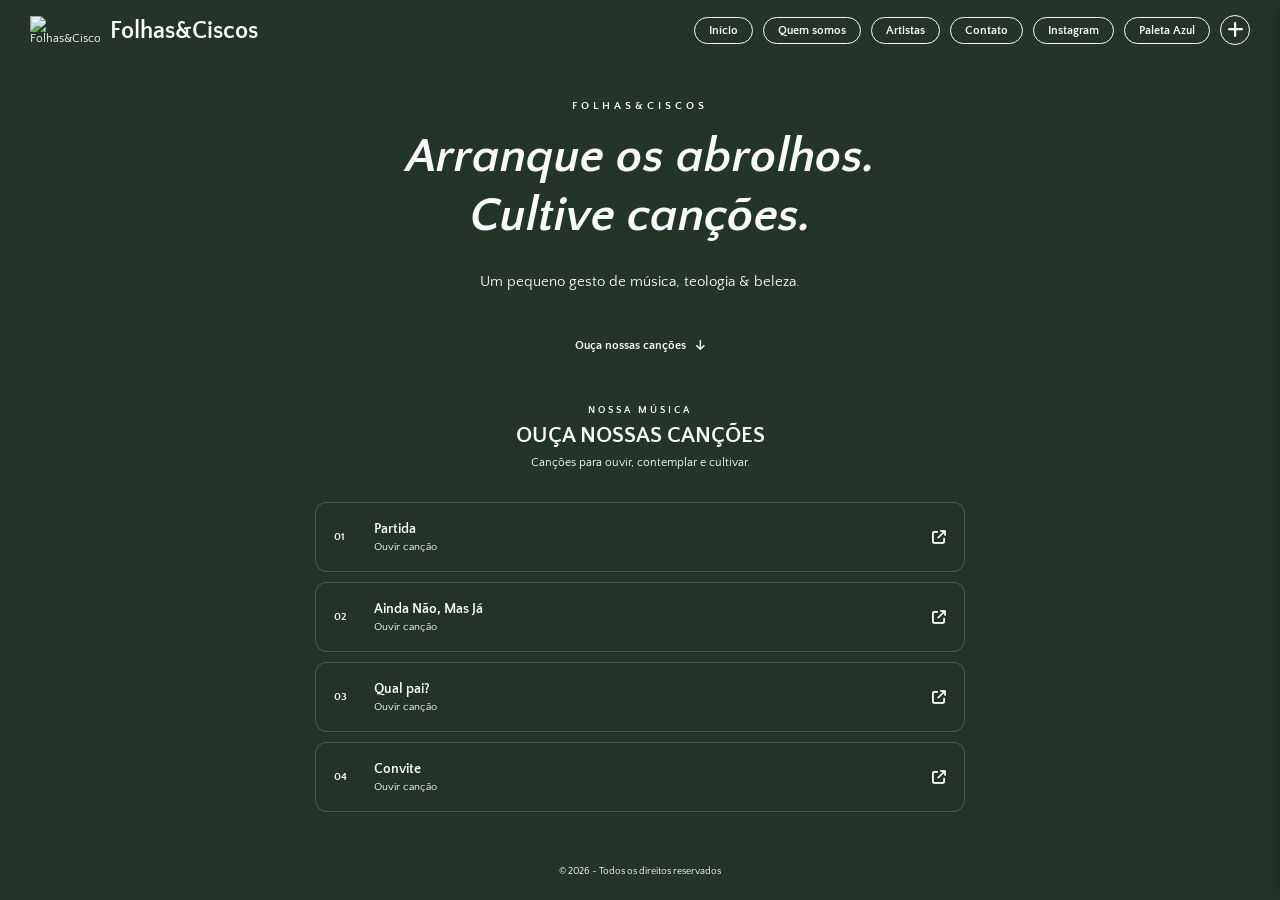
==== index.html @ 597d4625 "Add files via upload Site Folhas&Ciscos" ====
<!DOCTYPE html>
<html lang="pt-BR">

<head>

    <meta charset="UTF-8">

    <meta
        name="viewport"
        content="width=device-width, initial-scale=1.0"
    >

    <title>Folhas&Ciscos</title>


    <!-- ================= CSS ================= -->

    <link rel="stylesheet" href="style.css">


    <!-- ================= FONTES ================= -->

    <link rel="preconnect" href="https://fonts.googleapis.com">

    <link
        rel="preconnect"
        href="https://fonts.gstatic.com"
        crossorigin
    >

    <link
        href="https://fonts.googleapis.com/css2?family=Edu+NSW+ACT+Cursive:wght@400..700&family=Quattrocento+Sans:ital,wght@0,400;0,700;1,400;1,700&display=swap"
        rel="stylesheet"
    >


    <!-- ================= ÍCONES ================= -->

    <link
        rel="stylesheet"
        href="https://cdnjs.cloudflare.com/ajax/libs/font-awesome/6.5.1/css/all.min.css"
    >


    <!-- ================= JAVASCRIPT ================= -->

    <script src="script.js"></script>

</head>


<body>


    <!-- =========================================================
         CABEÇALHO
         ========================================================= -->

    <header>


        <!-- ================= MARCA ================= -->

        <div class="marca">

            <img
                class="logo"
                src="Images/FecLogo.png"
                alt="Folhas&Ciscos"
            >

            <div class="titulo">

                <h1>
                    Folhas&Ciscos
                </h1>

            </div>

        </div>


        <!-- =====================================================
             NAVEGAÇÃO DESKTOP
             ===================================================== -->

        <nav class="links-redes">


            <a
                class="btn-pages"
                href="index.html"
            >
                Início
            </a>


            <a
                class="btn-pages"
                href="quemSomos.html"
            >
                Quem somos
            </a>


            <a
                class="btn-pages"
                href="Artistas.html"
            >
                Artistas
            </a>


            <a
                class="btn-pages"
                href="perfil.html"
            >
                Contato
            </a>


            <a
                class="btn-pages"
                href="https://instagram.com/folhaseciscos/"
                target="_blank"
                rel="noopener noreferrer"
            >
                Instagram
            </a>


            <a
                class="btn-pages"
                href="paletaAzul.html"
            >
                Paleta Azul
            </a>


            <!-- Botão + -->

            <button
                id="btnMais"
                class="btn-mais"
                aria-label="Abrir mais opções"
            >

                <i class="fa-solid fa-plus"></i>

            </button>


        </nav>


        <!-- =====================================================
             BOTÃO MENU MOBILE
             ===================================================== -->

        <button
            id="btnMenu"
            class="btn-menu"
            aria-label="Abrir menu"
        >

            <i class="fa-solid fa-bars"></i>

        </button>


        <!-- =====================================================
             SIDEBAR
             ===================================================== -->

        <aside
            id="sidebar"
            class="sidebar"
        >


            <!-- Botão fechar -->

            <button
                id="btnFechar"
                class="btn-fechar"
                aria-label="Fechar menu"
            >

                <i class="fa-solid fa-xmark"></i>

            </button>


            <h2>
                Menu
            </h2>


            <!-- Links principais -->

            <nav class="menu-lateral">


                <a href="index.html">
                    Início
                </a>


                <a href="quemSomos.html">
                    Quem somos
                </a>


                <a href="Artistas.html">
                    Artistas
                </a>


                <a href="perfil.html">
                    Contato
                </a>


                <a
                    href="https://instagram.com/folhaseciscos/"
                    target="_blank"
                    rel="noopener noreferrer"
                >
                    Instagram
                </a>


                <a href="paletaAzul.html">
                    Paleta Azul
                </a>


                <hr>


                <h3>
                    Mais opções
                </h3>


                <a href="#">
                    Projetos
                </a>


                <a href="#">
                    Discografia
                </a>


            </nav>


        </aside>


        <!-- =====================================================
             FUNDO ESCURO
             ===================================================== -->

        <div
            id="overlay"
            class="overlay"
        ></div>


    </header>



    <!-- =========================================================
         DESTAQUE
         ========================================================= -->

   <section class="subtexto">

    <div class="hero-conteudo">

        <span class="hero-eyebrow">
            FOLHAS&CISCOS
        </span>

        <h2>
            Arranque os abrolhos.
        </h2>

        <h2>
            Cultive canções.
        </h2>

        <p class="hero-descricao">
            Um pequeno gesto de música, teologia & beleza.
        </p>

        <a
            href="#musicas"
            class="btn-hero"
        >
            Ouça nossas canções
            <i class="fa-solid fa-arrow-down"></i>
        </a>

    </div>

</section>




    <!-- =========================================================
         CONTEÚDO PRINCIPAL
         ========================================================= -->


            <div class="musicas-conteudo">

    <div class="titulo-musicas">

        <span>
            NOSSA MÚSICA
        </span>

        <h3>
            Ouça nossas canções
        </h3>

        <p>
            Canções para ouvir, contemplar e cultivar.
        </p>

    </div>


    <div class="lista-musicas">


        <a
            class="card-musica"
            href="https://l.instagram.com/?u=https%3A%2F%2Fditto.fm%2Fpartida-hailton-costa"
            target="_blank"
            rel="noopener noreferrer"
        >

            <div class="numero-musica">
                01
            </div>

            <div class="info-musica">

                <strong>
                    Partida
                </strong>

                <span>
                    Ouvir canção
                </span>

            </div>

            <i class="fa-solid fa-arrow-up-right-from-square"></i>

        </a>


        <a
            class="card-musica"
            href="https://l.instagram.com/?u=https%3A%2F%2Fditto.fm%2Fpartida-hailton-costa"
            target="_blank"
            rel="noopener noreferrer"
        >

            <div class="numero-musica">
                02
            </div>

            <div class="info-musica">

                <strong>
                    Ainda Não, Mas Já
                </strong>

                <span>
                    Ouvir canção
                </span>

            </div>

            <i class="fa-solid fa-arrow-up-right-from-square"></i>

        </a>


        <a
            class="card-musica"
            href="https://l.instagram.com/?u=https%3A%2F%2Fditto.fm%2Fpartida-hailton-costa"
            target="_blank"
            rel="noopener noreferrer"
        >

            <div class="numero-musica">
                03
            </div>

            <div class="info-musica">

                <strong>
                    Qual pai?
                </strong>

                <span>
                    Ouvir canção
                </span>

            </div>

            <i class="fa-solid fa-arrow-up-right-from-square"></i>

        </a>


        <a
            class="card-musica"
            href="https://l.instagram.com/?u=https%3A%2F%2Fditto.fm%2Fpartida-hailton-costa"
            target="_blank"
            rel="noopener noreferrer"
        >

            <div class="numero-musica">
                04
            </div>

            <div class="info-musica">

                <strong>
                    Convite
                </strong>

                <span>
                    Ouvir canção
                </span>

            </div>

            <i class="fa-solid fa-arrow-up-right-from-square"></i>

        </a>


    </div>

</div>


        </div>

    </main>



    <!-- =========================================================
         RODAPÉ
         ========================================================= -->

    <footer>

        <p>
            &copy; 2026 - Todos os direitos reservados
        </p>

    </footer>


</body>

</html>
---- style.css ----
/* ==========================================================================
   1. RESET E CONFIGURAÇÕES GLOBAIS
   ========================================================================== */

* {
    box-sizing: border-box;
    margin: 0;
    padding: 0;
}


:root {

    /* Identidade */

    --cor-floresta: #233529;
    --cor-musgo: #4a9e82;
    --cor-folha: #659b89;
    --cor-terra: #b45b32;

    /* Textos */

    --cor-branco: #fafafa;
    --cor-cinza-claro: #e0e0e0;
    --cor-cinza: #cccccc;
    --cor-cinza-escuro: #aaaaaa;

    /* Sidebar */

    --cor-papel: #f5f1e8;
    --cor-texto-escuro: #333333;

    /* Elementos */

    --cor-overlay: rgba(13, 14, 14, 0.404);
}


html,
body {
    min-height: 100vh;

    font-family: "Quattrocento Sans", sans-serif;

    font-size: 85%;

    color: var(--cor-branco);

    background-color: var(--cor-floresta);
}


body {

    background-image: url();

    background-size: contain;

    background-position: top;

    background-repeat: no-repeat;
}


/* ==========================================================================
   2. ESTRUTURA
   ========================================================================== */

body {

    display: grid;

    grid-template-columns: 1fr;

    grid-template-rows:
        auto
        auto
        1fr
        auto;

    grid-template-areas:
        "cabecalho"
        "destaque"
        "principal"
        "rodape";
}


header {
    grid-area: cabecalho;
}


.subtexto {
    grid-area: destaque;
}


main {
    grid-area: principal;
}


footer {
    grid-area: rodape;
}


/* ==========================================================================
   3. TIPOGRAFIA
   ========================================================================== */

h1 {

    font-weight: 800;

    color: var(--cor-branco);
}


h2 {

    font-weight: bold;

    font-style: italic;

    font-size: 19px;

    color: var(--cor-branco);
}


h3 {

    font-weight: 700;

    margin-top: 15px;

    color: var(--cor-branco);
}


p {

    margin: 8px 0;

    color: var(--cor-branco);
}


/* ==========================================================================
   4. CABEÇALHO
   ========================================================================== */

header {

    display: flex;

    flex-direction: row;

    justify-content: space-between;

    align-items: center;

    text-align: center;

    flex-wrap: wrap;

    gap: 15px;

    width: 100%;

    padding: 15px 30px;
}


/* Marca */

.marca {

    display: flex;

    align-items: center;

    gap: 10px;
}


header .logo {

    width: 70px;
}


header .titulo h1 {

    font-size: 1.8rem;

    margin: 0;
}


/* ==========================================================================
   5. MENU DESKTOP
   ========================================================================== */

header nav.links-redes {

    display: flex;

    flex-wrap: wrap;

    justify-content: center;

    align-items: center;

    gap: 10px;
}


/* Botões */

.btn-pages {

    display: inline-block;

    padding: 6px 14px;

    background-color: transparent;

    color: var(--cor-branco);

    font-weight: bold;

    text-decoration: none;

    border-radius: 20px;

    border: 1px solid var(--cor-branco);

    transition:
        background-color 0.3s,
        border-color 0.3s;
}


.btn-pages:hover {

    background-color: var(--cor-folha);

    border-color: var(--cor-folha)
}


/* ==========================================================================
   6. BOTÃO +
   ========================================================================== */

.btn-mais {

    width: 30px;

    height: 30px;

    border: 1px solid var(--cor-branco);

    border-radius: 50%;

    background-color: transparent;

    color: var(--cor-branco);

    font-size: 18px;

    cursor: pointer;

    display: flex;

    align-items: center;

    justify-content: center;

    transition: 0.3s;
}


.btn-mais:hover {

    background-color: var(--cor-folha);

    border-color: var(--cor-folha);

    transform: rotate(90deg);
}


/* ==========================================================================
   7. BOTÃO HAMBÚRGUER
   ========================================================================== */

.btn-menu {

    display: none;

    width: 40px;

    height: 40px;

    border: 1px solid var(--cor-branco);

    border-radius: 50%;

    background-color: transparent;

    color: var(--cor-branco);

    font-size: 20px;

    cursor: pointer;

    align-items: center;

    justify-content: center;

    transition: 0.3s;
}


.btn-menu:hover {

    background-color: var(--cor-folha);

    border-color: var(--cor-folha);
}


/* ==========================================================================
   8. DESTAQUE
   ========================================================================== */

.subtexto {

    display: flex;

    flex-direction: column;

    align-items: center;

    text-align: center;

    padding: 40px 20px;
}


/* ==========================================================================
   9. CONTEÚDO PRINCIPAL
   ========================================================================== */

main {

    display: flex;

    flex-direction: column;

    align-items: center;

    justify-content: flex-start;

    width: 100%;

    padding: 20px;

    gap: 30px;
}


.container {

    display: flex;

    flex-direction: column;

    align-items: center;

    text-align: center;

    max-width: 500px;

    width: 100%;

    gap: 20px;

    padding: 20px;
}


/* ==========================================================================
   10. BOTÕES DAS CANÇÕES
   ========================================================================== */

.btn-presave {

    display: inline-block;

    padding: 12px 24px;

    margin-top: 10px;

    background-color: var(--cor-terra);

    color: var(--cor-branco);

    font-weight: bold;

    text-decoration: none;

    border-radius: 25px;

    transition:
        background-color 0.3s ease,
        transform 0.3s ease;
}


.btn-presave:hover {

    background-color: var(--cor-folha);

    transform: translateY(-2px);
}


/* ==========================================================================
   11. SIDEBAR
   ========================================================================== */

.sidebar {

    position: fixed;

    top: 0;

    right: 0;

    width: 300px;

    height: 100vh;

    background-color: var(--cor-papel);

    padding: 30px;

    z-index: 1001;

    transform: translateX(100%);

    transition:
        transform 0.35s ease;

    box-shadow:
        -5px 0 20px rgba(0, 0, 0, 0.2);
}


.sidebar.aberta {

    transform: translateX(0);
}


/* ==========================================================================
   12. BOTÃO FECHAR
   ========================================================================== */

.btn-fechar {

    position: absolute;

    top: 20px;

    right: 20px;

    width: 40px;

    height: 40px;

    border: none;

    border-radius: 50%;

    background: transparent;

    font-size: 24px;

    cursor: pointer;

    color: #233529;
}


.btn-fechar:hover {

    background-color:
        rgba(0, 0, 0, 0.08);
}


/* ==========================================================================
   13. TÍTULO SIDEBAR
   ========================================================================== */

.sidebar h2 {

    margin-top: 60px;

    margin-bottom: 30px;

    font-family:
        "Quattrocento Sans",
        sans-serif;

    font-size: 20px;

    color: var(--cor-floresta);
}


.sidebar h3 {

    margin-top: 25px;

    margin-bottom: 10px;

    color: var(--cor-floresta);

    font-size: 16px;
}


/* ==========================================================================
   14. LINKS SIDEBAR
   ========================================================================== */

.menu-lateral {

    display: flex;

    flex-direction: column;

    gap: 15px;
}


.menu-lateral a {

    color: var(--cor-texto-escuro);

    text-decoration: none;

    font-family:
        "Quattrocento Sans",
        sans-serif;

    font-weight: bold;

    font-size: 18px;

    padding: 12px 10px;

    border-bottom:
        1px solid rgba(0, 0, 0, 0.15);

    transition:
        0.2s;
}


.menu-lateral a:hover {

    padding-left: 18px;

    color: var(--cor-folha);
}


/* Linha */

.menu-lateral hr {

    border: none;

    border-top:
        1px solid rgba(0, 0, 0, 0.5);

    margin: 10px 0;
}


/* ==========================================================================
   15. OVERLAY
   ========================================================================== */

.overlay {

    position: fixed;

    top: 0;

    left: 0;

    width: 100%;

    height: 100%;

    background:
        var(--overlay);

    z-index: 1000;

    opacity: 0;

    visibility: hidden;

    transition:
        0.3s;
}


.overlay.ativo {

    opacity: 1;

    visibility: visible;
}


/* ==========================================================================
   16. RODAPÉ
   ========================================================================== */

footer {

    text-align: center;

    padding: 15px;

    font-size: 90%;

    color: var(--cor-cinza-escuro);

    width: 100%;
}


/* ==========================================================================
   17. RESPONSIVIDADE
   ========================================================================== */

/* =========================================================
   TABLET / TELAS MENORES
   ========================================================= */

@media (max-width: 900px) {

    /*
       Esconde os botões principais
    */

    header nav.links-redes {

        display: none;
    }


    /*
       Mostra o botão hambúrguer
    */

    .btn-menu {

        display: flex;
    }


    /*
       Cabeçalho
    */

    header {

        padding: 15px 20px;
    }

}


/* =========================================================
   CELULAR
   ========================================================= */

@media (max-width: 600px) {

    header {

        padding: 12px 15px;
    }


    header .logo {

        width: 55px;
    }


    header .titulo h1 {

        font-size: 1.5rem;
    }


    .subtexto {

        padding: 30px 15px;
    }


    .sidebar {

        width: 280px;
    }

}

/* ==========================================================================
   HERO
   ========================================================================== */

.hero-conteudo {
    display: flex;
    flex-direction: column;
    align-items: center;
    text-align: center;

    max-width: 700px;

    margin: 0 auto;
}


/* Pequeno título acima */

.hero-eyebrow {
    margin-bottom: 15px;

    color: var(--verde-hover);

    font-size: 0.8rem;

    font-weight: bold;

    letter-spacing: 4px;

    opacity: 0;

    animation: heroAparecer 0.8s ease forwards;
}


/* Frases principais */

.hero-conteudo h2 {
    font-size: clamp(28px, 5vw, 48px);

    line-height: 1.15;

    margin: 2px 0;

    opacity: 0;

    transform: translateY(15px);

    animation: heroSubir 0.8s ease forwards;
}


/* Primeira frase */

.hero-conteudo h2:nth-of-type(1) {
    animation-delay: 0.15s;
}


/* Segunda frase */

.hero-conteudo h2:nth-of-type(2) {
    animation-delay: 0.3s;
}


/* Descrição */

.hero-descricao {
    max-width: 450px;

    margin-top: 25px;

    color: var(--cinza-texto);

    font-size: 1.1rem;

    line-height: 1.6;

    opacity: 0;

    transform: translateY(15px);

    animation: heroSubir 0.8s ease forwards;

    animation-delay: 0.45s;
}


/* Botão */

.btn-hero {
    display: inline-flex;

    align-items: center;

    gap: 10px;

    margin-top: 25px;

    padding: 12px 22px;

    border: 1px solid var(--verde-destaque);

    border-radius: 25px;

    color: var(--branco);

    text-decoration: none;

    font-weight: bold;

    background-color: transparent;

    opacity: 0;

    transform: translateY(15px);

    animation: heroSubir 0.8s ease forwards;

    animation-delay: 0.6s;

    transition:
        background-color 0.3s ease,
        transform 0.3s ease,
        border-color 0.3s ease;
}


.btn-hero:hover {
    background-color: var(--verde-destaque);

    border-color: var(--verde-destaque);

    transform: translateY(-3px);
}


.btn-hero i {
    transition: transform 0.3s ease;
}


.btn-hero:hover i {
    transform: translateY(3px);
}


/* ==========================================================================
   ANIMAÇÕES DO HERO
   ========================================================================== */

@keyframes heroAparecer {

    from {
        opacity: 0;
    }

    to {
        opacity: 1;
    }

}


@keyframes heroSubir {

    from {
        opacity: 0;

        transform: translateY(15px);
    }

    to {
        opacity: 1;

        transform: translateY(0);
    }

}

/* ==========================================================================
   SEÇÃO DE MÚSICAS
   ========================================================================== */

#musicas {
    scroll-margin-top: 30px;
}


.musicas-conteudo {
    width: 100%;

    max-width: 650px;

    margin: 0 auto;

    display: flex;

    flex-direction: column;

    align-items: center;
}


/* --------------------------------------------------------------------------
   TÍTULO
   -------------------------------------------------------------------------- */

.titulo-musicas {
    text-align: center;

    margin-bottom: 25px;
}


.titulo-musicas span {
    display: block;

    margin-bottom: 8px;

    color: var(--verde-destaque);

    font-size: 0.75rem;

    font-weight: bold;

    letter-spacing: 3px;
}


.titulo-musicas h3 {
    margin: 0;

    font-size: 1.6rem;

    text-transform: uppercase;
}


.titulo-musicas p {
    margin-top: 8px;

    color: var(--cinza-texto);
}


/* --------------------------------------------------------------------------
   LISTA
   -------------------------------------------------------------------------- */

.lista-musicas {
    width: 100%;

    display: flex;

    flex-direction: column;

    gap: 10px;
}


/* --------------------------------------------------------------------------
   CARD
   -------------------------------------------------------------------------- */

.card-musica {
    display: flex;

    align-items: center;

    width: 100%;

    min-height: 70px;

    padding: 12px 18px;

    border: 1px solid rgba(250, 250, 250, 0.18);

    border-radius: 12px;

    background-color: rgba(35, 53, 41, 0.35);

    color: var(--branco);

    text-decoration: none;

    transition:
        background-color 0.3s ease,
        border-color 0.3s ease,
        transform 0.3s ease;
}


.card-musica:hover {
    background-color: rgba(74, 158, 130, 0.18);

    border-color: var(--verde-destaque);

    transform: translateX(5px);
}


/* --------------------------------------------------------------------------
   NÚMERO
   -------------------------------------------------------------------------- */

.numero-musica {
    width: 40px;

    color: var(--cinza-footer);

    font-size: 0.8rem;

    font-weight: bold;
}


/* --------------------------------------------------------------------------
   INFORMAÇÕES
   -------------------------------------------------------------------------- */

.info-musica {
    display: flex;

    flex-direction: column;

    flex: 1;

    gap: 4px;
}


.info-musica strong {
    font-size: 1.05rem;

    color: var(--branco);
}


.info-musica span {
    color: var(--cinza-footer);

    font-size: 0.8rem;
}


/* --------------------------------------------------------------------------
   ÍCONE
   -------------------------------------------------------------------------- */

.card-musica > i {
    color: var(--cinza-claro);

    font-size: 14px;

    transition:
        color 0.3s ease,
        transform 0.3s ease;
}


.card-musica:hover > i {
    color: var(--verde-destaque);

    transform: translate(3px, -3px);
}


/* ==========================================================================
   RESPONSIVIDADE
   ========================================================================== */

@media (max-width: 600px) {

    .musicas-conteudo {
        width: 100%;
    }


    .card-musica {
        min-height: 65px;

        padding: 10px 14px;
    }


    .numero-musica {
        width: 32px;
    }


    .info-musica strong {
        font-size: 0.95rem;
    }

}
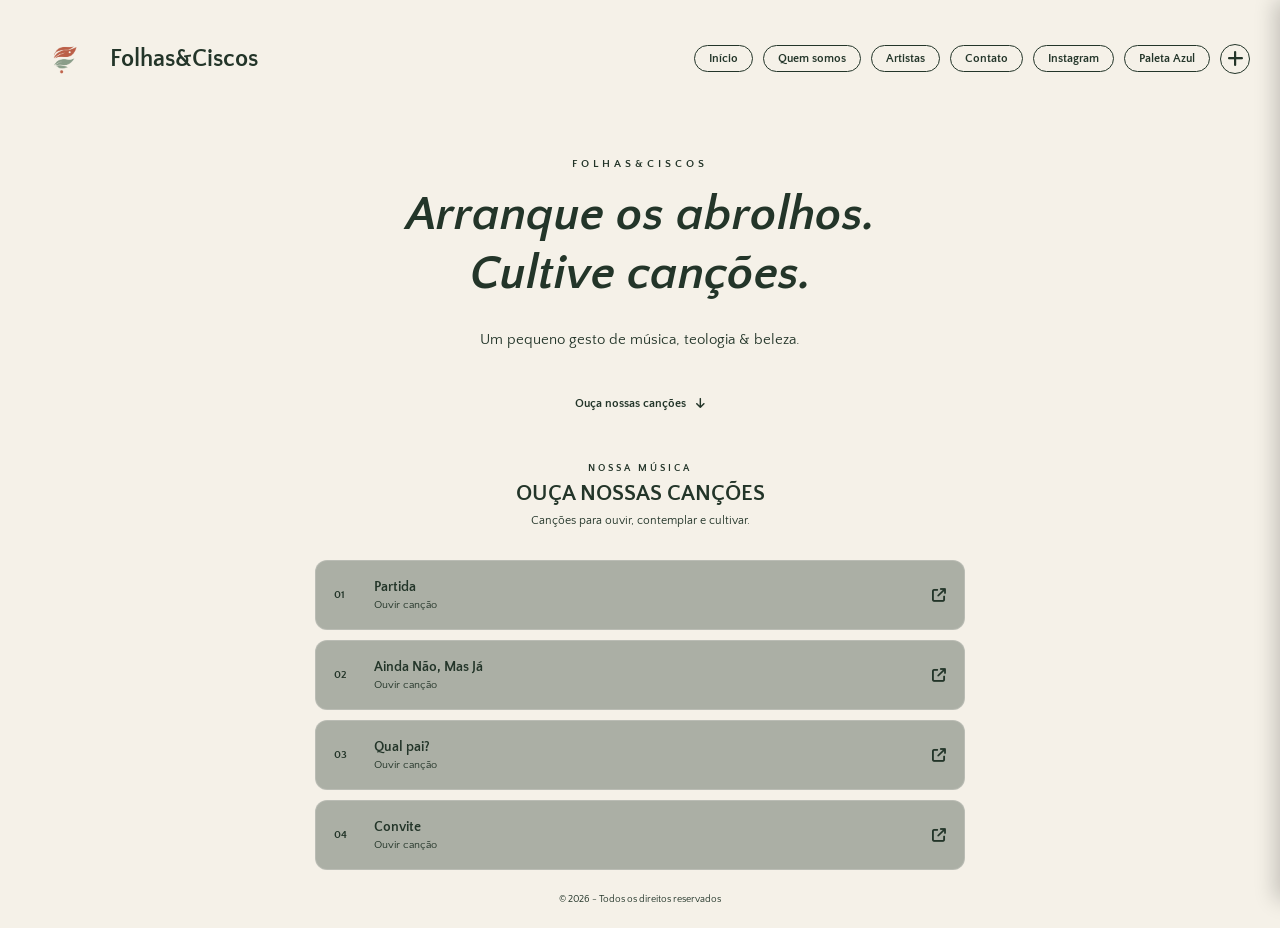
==== commit b55021fb: "Atualiza Folhas&Ciscos" ====
--- a/index.html
+++ b/index.html
@@ -65,7 +65,7 @@
 
             <img
                 class="logo"
-                src="Images/FecLogo.png"
+                src="FecLogo.png"
                 alt="Folhas&Ciscos"
             >
 
--- a/style.css
+++ b/style.css
@@ -44,9 +44,9 @@
 
     font-size: 85%;
 
-    color: var(--cor-branco);
-
-    background-color: var(--cor-floresta);
+    color: var(--cor-floresta);
+
+    background-color: var(--cor-papel);
 }
 
 
@@ -114,7 +114,7 @@
 
     font-weight: 800;
 
-    color: var(--cor-branco);
+    color: var(--cor-floresta);
 }
 
 
@@ -126,7 +126,7 @@
 
     font-size: 19px;
 
-    color: var(--cor-branco);
+    color: var(--cor-floresta);
 }
 
 
@@ -136,7 +136,7 @@
 
     margin-top: 15px;
 
-    color: var(--cor-branco);
+    color: var(--cor-floresta);
 }
 
 
@@ -144,7 +144,7 @@
 
     margin: 8px 0;
 
-    color: var(--cor-branco);
+    color: var(--cor-floresta);
 }
 
 
@@ -228,7 +228,7 @@
 
     background-color: transparent;
 
-    color: var(--cor-branco);
+    color: var(--cor-floresta);
 
     font-weight: bold;
 
@@ -236,7 +236,7 @@
 
     border-radius: 20px;
 
-    border: 1px solid var(--cor-branco);
+    border: 1px solid var(--cor-floresta);
 
     transition:
         background-color 0.3s,
@@ -247,6 +247,7 @@
 .btn-pages:hover {
 
     background-color: var(--cor-folha);
+    color: var(--cor-papel);
 
     border-color: var(--cor-folha)
 }
@@ -262,13 +263,13 @@
 
     height: 30px;
 
-    border: 1px solid var(--cor-branco);
+    border: 1px solid var(--cor-floresta);
 
     border-radius: 50%;
 
     background-color: transparent;
 
-    color: var(--cor-branco);
+    color: var(--cor-floresta);
 
     font-size: 18px;
 
@@ -286,9 +287,9 @@
 
 .btn-mais:hover {
 
-    background-color: var(--cor-folha);
-
-    border-color: var(--cor-folha);
+    background-color: var(--cor-terra);
+    color: var(--cor-papel);
+    border-color: var(--cor-terra);
 
     transform: rotate(90deg);
 }
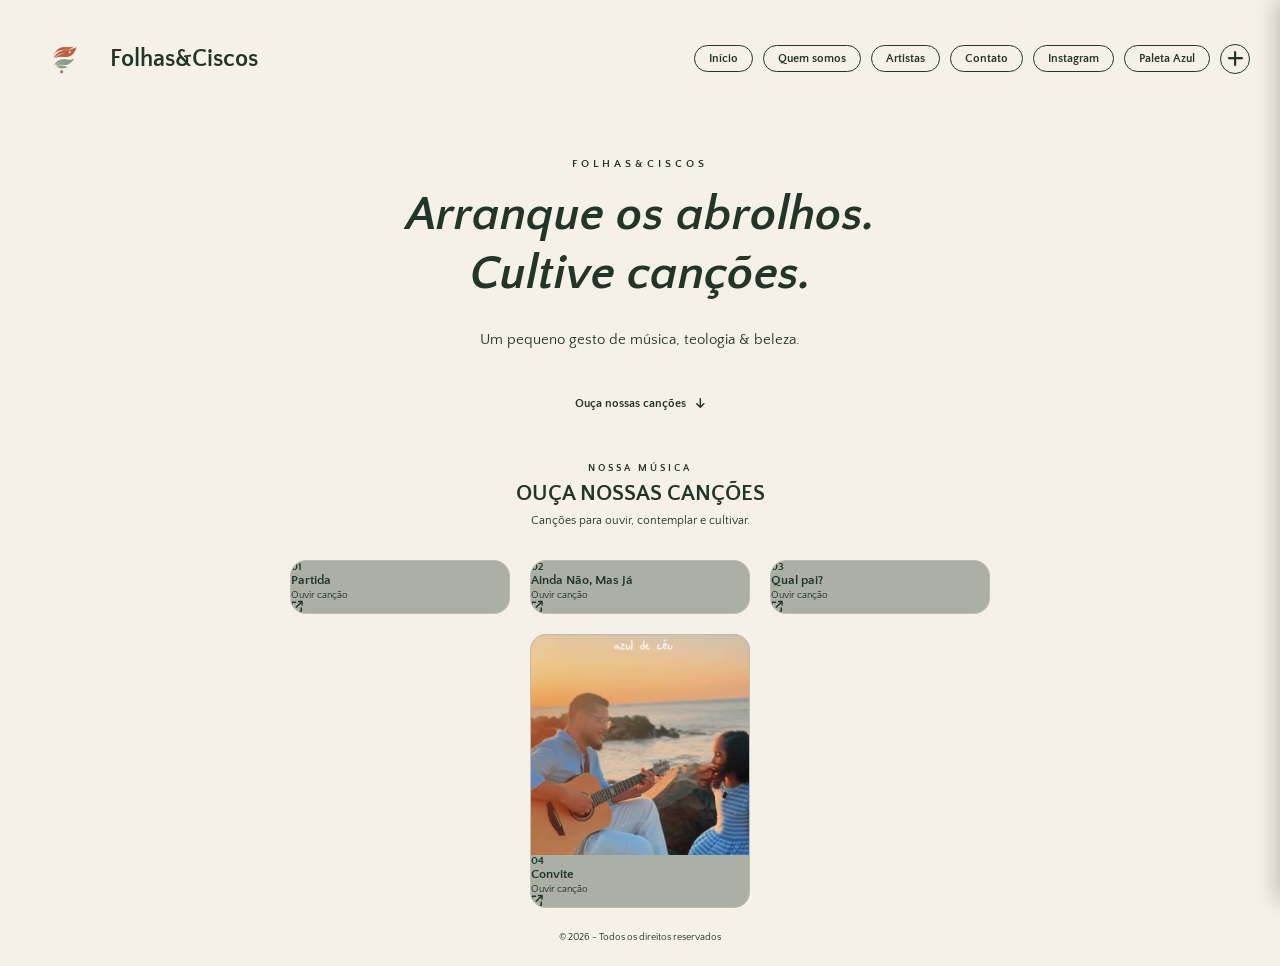
==== commit 9e7603c8: "Att Folhas&Ciscos" ====
--- a/index.html
+++ b/index.html
@@ -422,6 +422,7 @@
 
         </a>
 
+        
 
         <a
             class="card-musica"
@@ -430,20 +431,13 @@
             rel="noopener noreferrer"
         >
 
-            <div class="numero-musica">
-                04
-            </div>
+        <img src="HailtonFoto.png" alt="Capa de Partida" class="capa-musica">
+
+            <div class="numero-musica">04</div>
 
             <div class="info-musica">
-
-                <strong>
-                    Convite
-                </strong>
-
-                <span>
-                    Ouvir canção
-                </span>
-
+                <strong>Convite</strong>
+                <span>Ouvir canção</span>
             </div>
 
             <i class="fa-solid fa-arrow-up-right-from-square"></i>
--- a/style.css
+++ b/style.css
@@ -10,74 +10,41 @@
 
 
 :root {
-
     /* Identidade */
-
     --cor-floresta: #233529;
     --cor-musgo: #4a9e82;
     --cor-folha: #659b89;
     --cor-terra: #b45b32;
 
     /* Textos */
-
     --cor-branco: #fafafa;
     --cor-cinza-claro: #e0e0e0;
     --cor-cinza: #cccccc;
     --cor-cinza-escuro: #aaaaaa;
 
     /* Sidebar */
-
     --cor-papel: #f5f1e8;
     --cor-texto-escuro: #333333;
 
     /* Elementos */
-
     --cor-overlay: rgba(13, 14, 14, 0.404);
+
 }
 
 
 html,
 body {
     min-height: 100vh;
-
     font-family: "Quattrocento Sans", sans-serif;
-
     font-size: 85%;
-
     color: var(--cor-floresta);
-
     background-color: var(--cor-papel);
 }
 
-
 body {
-
-    background-image: url();
-
-    background-size: contain;
-
-    background-position: top;
-
-    background-repeat: no-repeat;
-}
-
-
-/* ==========================================================================
-   2. ESTRUTURA
-   ========================================================================== */
-
-body {
-
     display: grid;
-
     grid-template-columns: 1fr;
-
-    grid-template-rows:
-        auto
-        auto
-        1fr
-        auto;
-
+    grid-template-rows: auto auto 1fr auto;
     grid-template-areas:
         "cabecalho"
         "destaque"
@@ -88,1044 +55,475 @@
 
 header {
     grid-area: cabecalho;
+    display: flex;
+    flex-direction: row;
+    justify-content: space-between;
+    align-items: center;
+    text-align: center;
+    flex-wrap: wrap;
+    gap: 15px;
+    width: 100%;
+    padding: 15px 30px;
 }
 
 
 .subtexto {
     grid-area: destaque;
+    display: flex;
+    flex-direction: column;
+    align-items: center;
+    text-align: center;
+    padding: 40px 20px;
 }
 
 
 main {
     grid-area: principal;
+    display: flex;
+    flex-direction: column;
+    align-items: center;
+    justify-content: flex-start;
+    width: 100%;
+    padding: 20px;
+    gap: 30px;
 }
 
 
 footer {
     grid-area: rodape;
-}
-
-
-/* ==========================================================================
-   3. TIPOGRAFIA
-   ========================================================================== */
-
-h1 {
-
-    font-weight: 800;
-
+    text-align: center;
+    padding: 15px;
+    font-size: 90%;
+    color: var(--cor-cinza-escuro);
+    width: 100%;
+}
+
+
+/* ==========================================================================
+   2. TIPOGRAFIA E COMPONENTES GERAIS
+   ========================================================================== */
+
+h1 { font-weight: 800; color: var(--cor-floresta); }
+h2 { font-weight: bold; font-style: italic; font-size: 19px; color: var(--cor-floresta); }
+h3 { font-weight: 700; margin-top: 15px; color: var(--cor-floresta); }
+p { margin: 8px 0; color: var(--cor-floresta); }
+
+.marca { display: flex; align-items: center; gap: 10px; }
+header .logo { width: 70px; }
+header .titulo h1 { font-size: 1.8rem; margin: 0; }
+
+header nav.links-redes {
+    display: flex;
+    flex-wrap: wrap;
+    justify-content: center;
+    align-items: center;
+    gap: 10px;
+}
+
+.btn-pages {
+    display: inline-block;
+    padding: 6px 14px;
+    background-color: transparent;
     color: var(--cor-floresta);
-}
-
-
-h2 {
-
     font-weight: bold;
-
-    font-style: italic;
-
-    font-size: 19px;
-
-    color: var(--cor-floresta);
-}
-
-
-h3 {
-
-    font-weight: 700;
-
-    margin-top: 15px;
-
-    color: var(--cor-floresta);
-}
-
-
-p {
-
-    margin: 8px 0;
-
-    color: var(--cor-floresta);
-}
-
-
-/* ==========================================================================
-   4. CABEÇALHO
-   ========================================================================== */
-
-header {
-
-    display: flex;
-
-    flex-direction: row;
-
-    justify-content: space-between;
-
-    align-items: center;
-
-    text-align: center;
-
-    flex-wrap: wrap;
-
-    gap: 15px;
-
-    width: 100%;
-
-    padding: 15px 30px;
-}
-
-
-/* Marca */
-
-.marca {
-
-    display: flex;
-
-    align-items: center;
-
-    gap: 10px;
-}
-
-
-header .logo {
-
-    width: 70px;
-}
-
-
-header .titulo h1 {
-
-    font-size: 1.8rem;
-
-    margin: 0;
-}
-
-
-/* ==========================================================================
-   5. MENU DESKTOP
-   ========================================================================== */
-
-header nav.links-redes {
-
-    display: flex;
-
-    flex-wrap: wrap;
-
-    justify-content: center;
-
-    align-items: center;
-
-    gap: 10px;
-}
-
-
-/* Botões */
-
-.btn-pages {
-
-    display: inline-block;
-
-    padding: 6px 14px;
-
-    background-color: transparent;
-
-    color: var(--cor-floresta);
-
-    font-weight: bold;
-
     text-decoration: none;
-
     border-radius: 20px;
-
     border: 1px solid var(--cor-floresta);
-
-    transition:
-        background-color 0.3s,
-        border-color 0.3s;
-}
-
+    transition: background-color 0.3s, border-color 0.3s;
+}
 
 .btn-pages:hover {
-
     background-color: var(--cor-folha);
     color: var(--cor-papel);
-
-    border-color: var(--cor-folha)
-}
-
-
-/* ==========================================================================
-   6. BOTÃO +
-   ========================================================================== */
+    border-color: var(--cor-folha);
+}
 
 .btn-mais {
-
     width: 30px;
-
     height: 30px;
-
     border: 1px solid var(--cor-floresta);
-
     border-radius: 50%;
-
     background-color: transparent;
-
     color: var(--cor-floresta);
-
     font-size: 18px;
-
     cursor: pointer;
-
-    display: flex;
-
-    align-items: center;
-
+    display: flex;
+    align-items: center;
     justify-content: center;
-
     transition: 0.3s;
 }
 
-
 .btn-mais:hover {
-
     background-color: var(--cor-terra);
     color: var(--cor-papel);
     border-color: var(--cor-terra);
-
     transform: rotate(90deg);
 }
 
-
-/* ==========================================================================
-   7. BOTÃO HAMBÚRGUER
-   ========================================================================== */
-
 .btn-menu {
-
     display: none;
-
     width: 40px;
-
     height: 40px;
-
     border: 1px solid var(--cor-branco);
-
     border-radius: 50%;
-
     background-color: transparent;
-
     color: var(--cor-branco);
-
     font-size: 20px;
-
     cursor: pointer;
-
-    align-items: center;
-
+    align-items: center;
     justify-content: center;
-
     transition: 0.3s;
 }
 
-
 .btn-menu:hover {
-
     background-color: var(--cor-folha);
-
     border-color: var(--cor-folha);
 }
 
 
 /* ==========================================================================
-   8. DESTAQUE
-   ========================================================================== */
-
-.subtexto {
-
-    display: flex;
-
+   3. SIDEBAR E OVERLAY
+   ========================================================================== */
+
+.sidebar {
+    position: fixed;
+    top: 0;
+    right: 0;
+    width: 300px;
+    height: 100vh;
+    background-color: var(--cor-papel);
+    padding: 30px;
+    z-index: 1001;
+    transform: translateX(100%);
+    transition: transform 0.35s ease;
+    box-shadow: -5px 0 20px rgba(0, 0, 0, 0.2);
+}
+
+.sidebar.aberta {
+    transform: translateX(0);
+}
+
+.btn-fechar {
+    position: absolute;
+    top: 20px;
+    right: 20px;
+    width: 40px;
+    height: 40px;
+    border: none;
+    border-radius: 50%;
+    background: transparent;
+    font-size: 24px;
+    cursor: pointer;
+    color: #233529;
+}
+
+.btn-fechar:hover {
+    background-color: rgba(0, 0, 0, 0.08);
+}
+
+.sidebar h2 {
+    margin-top: 60px;
+    margin-bottom: 30px;
+    font-size: 20px;
+    color: var(--cor-floresta);
+}
+
+.sidebar h3 {
+    margin-top: 25px;
+    margin-bottom: 10px;
+    font-size: 16px;
+}
+
+.menu-lateral {
+    display: flex;
     flex-direction: column;
-
-    align-items: center;
-
+    gap: 15px;
+}
+
+.menu-lateral a {
+    color: var(--cor-texto-escuro);
+    text-decoration: none;
+    font-weight: bold;
+    font-size: 18px;
+    padding: 12px 10px;
+    border-bottom: 1px solid rgba(0, 0, 0, 0.15);
+    transition: 0.2s;
+}
+
+.menu-lateral a:hover {
+    padding-left: 18px;
+    color: var(--cor-folha);
+}
+
+.menu-lateral hr {
+    border: none;
+    border-top: 1px solid rgba(0, 0, 0, 0.5);
+    margin: 10px 0;
+}
+
+.overlay {
+    position: fixed;
+    top: 0;
+    left: 0;
+    width: 100%;
+    height: 100%;
+    background: var(--cor-overlay);
+    z-index: 1000;
+    opacity: 0;
+    visibility: hidden;
+    transition: 0.3s;
+}
+
+.overlay.ativo {
+    opacity: 1;
+    visibility: visible;
+}
+
+
+/* ==========================================================================
+   4. HERO
+   ========================================================================== */
+
+.hero-conteudo {
+    display: flex;
+    flex-direction: column;
+    align-items: center;
     text-align: center;
-
-    padding: 40px 20px;
-}
-
-
-/* ==========================================================================
-   9. CONTEÚDO PRINCIPAL
-   ========================================================================== */
-
-main {
-
-    display: flex;
-
-    flex-direction: column;
-
-    align-items: center;
-
-    justify-content: flex-start;
-
-    width: 100%;
-
-    padding: 20px;
-
-    gap: 30px;
-}
-
-
-.container {
-
-    display: flex;
-
-    flex-direction: column;
-
-    align-items: center;
-
-    text-align: center;
-
-    max-width: 500px;
-
-    width: 100%;
-
-    gap: 20px;
-
-    padding: 20px;
-}
-
-
-/* ==========================================================================
-   10. BOTÕES DAS CANÇÕES
-   ========================================================================== */
-
-.btn-presave {
-
-    display: inline-block;
-
-    padding: 12px 24px;
-
-    margin-top: 10px;
-
-    background-color: var(--cor-terra);
-
-    color: var(--cor-branco);
-
-    font-weight: bold;
-
-    text-decoration: none;
-
-    border-radius: 25px;
-
-    transition:
-        background-color 0.3s ease,
-        transform 0.3s ease;
-}
-
-
-.btn-presave:hover {
-
-    background-color: var(--cor-folha);
-
-    transform: translateY(-2px);
-}
-
-
-/* ==========================================================================
-   11. SIDEBAR
-   ========================================================================== */
-
-.sidebar {
-
-    position: fixed;
-
-    top: 0;
-
-    right: 0;
-
-    width: 300px;
-
-    height: 100vh;
-
-    background-color: var(--cor-papel);
-
-    padding: 30px;
-
-    z-index: 1001;
-
-    transform: translateX(100%);
-
-    transition:
-        transform 0.35s ease;
-
-    box-shadow:
-        -5px 0 20px rgba(0, 0, 0, 0.2);
-}
-
-
-.sidebar.aberta {
-
-    transform: translateX(0);
-}
-
-
-/* ==========================================================================
-   12. BOTÃO FECHAR
-   ========================================================================== */
-
-.btn-fechar {
-
-    position: absolute;
-
-    top: 20px;
-
-    right: 20px;
-
-    width: 40px;
-
-    height: 40px;
-
-    border: none;
-
-    border-radius: 50%;
-
-    background: transparent;
-
-    font-size: 24px;
-
-    cursor: pointer;
-
-    color: #233529;
-}
-
-
-.btn-fechar:hover {
-
-    background-color:
-        rgba(0, 0, 0, 0.08);
-}
-
-
-/* ==========================================================================
-   13. TÍTULO SIDEBAR
-   ========================================================================== */
-
-.sidebar h2 {
-
-    margin-top: 60px;
-
-    margin-bottom: 30px;
-
-    font-family:
-        "Quattrocento Sans",
-        sans-serif;
-
-    font-size: 20px;
-
-    color: var(--cor-floresta);
-}
-
-
-.sidebar h3 {
-
-    margin-top: 25px;
-
-    margin-bottom: 10px;
-
-    color: var(--cor-floresta);
-
-    font-size: 16px;
-}
-
-
-/* ==========================================================================
-   14. LINKS SIDEBAR
-   ========================================================================== */
-
-.menu-lateral {
-
-    display: flex;
-
-    flex-direction: column;
-
-    gap: 15px;
-}
-
-
-.menu-lateral a {
-
-    color: var(--cor-texto-escuro);
-
-    text-decoration: none;
-
-    font-family:
-        "Quattrocento Sans",
-        sans-serif;
-
-    font-weight: bold;
-
-    font-size: 18px;
-
-    padding: 12px 10px;
-
-    border-bottom:
-        1px solid rgba(0, 0, 0, 0.15);
-
-    transition:
-        0.2s;
-}
-
-
-.menu-lateral a:hover {
-
-    padding-left: 18px;
-
-    color: var(--cor-folha);
-}
-
-
-/* Linha */
-
-.menu-lateral hr {
-
-    border: none;
-
-    border-top:
-        1px solid rgba(0, 0, 0, 0.5);
-
-    margin: 10px 0;
-}
-
-
-/* ==========================================================================
-   15. OVERLAY
-   ========================================================================== */
-
-.overlay {
-
-    position: fixed;
-
-    top: 0;
-
-    left: 0;
-
-    width: 100%;
-
-    height: 100%;
-
-    background:
-        var(--overlay);
-
-    z-index: 1000;
-
-    opacity: 0;
-
-    visibility: hidden;
-
-    transition:
-        0.3s;
-}
-
-
-.overlay.ativo {
-
-    opacity: 1;
-
-    visibility: visible;
-}
-
-
-/* ==========================================================================
-   16. RODAPÉ
-   ========================================================================== */
-
-footer {
-
-    text-align: center;
-
-    padding: 15px;
-
-    font-size: 90%;
-
-    color: var(--cor-cinza-escuro);
-
-    width: 100%;
-}
-
-
-/* ==========================================================================
-   17. RESPONSIVIDADE
-   ========================================================================== */
-
-/* =========================================================
-   TABLET / TELAS MENORES
-   ========================================================= */
-
-@media (max-width: 900px) {
-
-    /*
-       Esconde os botões principais
-    */
-
-    header nav.links-redes {
-
-        display: none;
-    }
-
-
-    /*
-       Mostra o botão hambúrguer
-    */
-
-    .btn-menu {
-
-        display: flex;
-    }
-
-
-    /*
-       Cabeçalho
-    */
-
-    header {
-
-        padding: 15px 20px;
-    }
-
-}
-
-
-/* =========================================================
-   CELULAR
-   ========================================================= */
-
-@media (max-width: 600px) {
-
-    header {
-
-        padding: 12px 15px;
-    }
-
-
-    header .logo {
-
-        width: 55px;
-    }
-
-
-    header .titulo h1 {
-
-        font-size: 1.5rem;
-    }
-
-
-    .subtexto {
-
-        padding: 30px 15px;
-    }
-
-
-    .sidebar {
-
-        width: 280px;
-    }
-
-}
-
-/* ==========================================================================
-   HERO
-   ========================================================================== */
-
-.hero-conteudo {
-    display: flex;
-    flex-direction: column;
-    align-items: center;
-    text-align: center;
-
     max-width: 700px;
-
     margin: 0 auto;
 }
-
-
-/* Pequeno título acima */
 
 .hero-eyebrow {
     margin-bottom: 15px;
-
     color: var(--verde-hover);
-
     font-size: 0.8rem;
-
     font-weight: bold;
-
     letter-spacing: 4px;
-
     opacity: 0;
-
     animation: heroAparecer 0.8s ease forwards;
 }
-
-
-/* Frases principais */
 
 .hero-conteudo h2 {
     font-size: clamp(28px, 5vw, 48px);
-
     line-height: 1.15;
-
     margin: 2px 0;
-
     opacity: 0;
-
     transform: translateY(15px);
-
     animation: heroSubir 0.8s ease forwards;
 }
 
-
-/* Primeira frase */
-
-.hero-conteudo h2:nth-of-type(1) {
-    animation-delay: 0.15s;
-}
-
-
-/* Segunda frase */
-
-.hero-conteudo h2:nth-of-type(2) {
-    animation-delay: 0.3s;
-}
-
-
-/* Descrição */
+.hero-conteudo h2:nth-of-type(1) { animation-delay: 0.15s; }
+.hero-conteudo h2:nth-of-type(2) { animation-delay: 0.3s; }
 
 .hero-descricao {
     max-width: 450px;
-
     margin-top: 25px;
-
     color: var(--cinza-texto);
-
     font-size: 1.1rem;
-
     line-height: 1.6;
-
     opacity: 0;
-
     transform: translateY(15px);
-
     animation: heroSubir 0.8s ease forwards;
-
     animation-delay: 0.45s;
 }
-
-
-/* Botão */
 
 .btn-hero {
     display: inline-flex;
-
-    align-items: center;
-
+    align-items: center;
     gap: 10px;
-
     margin-top: 25px;
-
     padding: 12px 22px;
-
     border: 1px solid var(--verde-destaque);
-
     border-radius: 25px;
-
     color: var(--branco);
-
     text-decoration: none;
-
     font-weight: bold;
-
     background-color: transparent;
-
     opacity: 0;
-
     transform: translateY(15px);
-
     animation: heroSubir 0.8s ease forwards;
-
     animation-delay: 0.6s;
-
-    transition:
-        background-color 0.3s ease,
-        transform 0.3s ease,
-        border-color 0.3s ease;
-}
-
+    transition: background-color 0.3s ease, transform 0.3s ease, border-color 0.3s ease;
+}
 
 .btn-hero:hover {
     background-color: var(--verde-destaque);
-
     border-color: var(--verde-destaque);
-
     transform: translateY(-3px);
 }
 
-
-.btn-hero i {
-    transition: transform 0.3s ease;
-}
-
-
-.btn-hero:hover i {
-    transform: translateY(3px);
-}
-
-
-/* ==========================================================================
-   ANIMAÇÕES DO HERO
+.btn-hero i { transition: transform 0.3s ease; }
+.btn-hero:hover i { transform: translateY(3px); }
+
+
+/* ==========================================================================
+   5. ANIMAÇÕES
    ========================================================================== */
 
 @keyframes heroAparecer {
-
-    from {
-        opacity: 0;
-    }
-
-    to {
-        opacity: 1;
-    }
-
-}
-
+    from { opacity: 0; }
+    to { opacity: 1; }
+}
 
 @keyframes heroSubir {
-
-    from {
-        opacity: 0;
-
-        transform: translateY(15px);
-    }
-
-    to {
-        opacity: 1;
-
-        transform: translateY(0);
-    }
-
-}
-
-/* ==========================================================================
-   SEÇÃO DE MÚSICAS
+    from { opacity: 0; transform: translateY(15px); }
+    to { opacity: 1; transform: translateY(0); }
+}
+
+
+/* ==========================================================================
+   6. SEÇÃO DE MÚSICAS & CARDS VERTICAIS
    ========================================================================== */
 
 #musicas {
     scroll-margin-top: 30px;
 }
 
-
 .musicas-conteudo {
     width: 100%;
-
-    max-width: 650px;
-
+    max-width: 800px;
     margin: 0 auto;
-
-    display: flex;
-
+    display: flex;
     flex-direction: column;
-
-    align-items: center;
-}
-
-
-/* --------------------------------------------------------------------------
-   TÍTULO
-   -------------------------------------------------------------------------- */
+    align-items: center;
+}
 
 .titulo-musicas {
     text-align: center;
-
     margin-bottom: 25px;
 }
-
 
 .titulo-musicas span {
     display: block;
-
     margin-bottom: 8px;
-
     color: var(--verde-destaque);
-
     font-size: 0.75rem;
-
     font-weight: bold;
-
     letter-spacing: 3px;
 }
-
 
 .titulo-musicas h3 {
     margin: 0;
-
     font-size: 1.6rem;
-
     text-transform: uppercase;
 }
-
 
 .titulo-musicas p {
     margin-top: 8px;
-
     color: var(--cinza-texto);
 }
 
-
-/* --------------------------------------------------------------------------
-   LISTA
-   -------------------------------------------------------------------------- */
-
 .lista-musicas {
     width: 100%;
-
-    display: flex;
-
-    flex-direction: column;
-
-    gap: 10px;
-}
-
-
-/* --------------------------------------------------------------------------
-   CARD
-   -------------------------------------------------------------------------- */
-
+    display: flex;
+    flex-wrap: wrap;        /* Alinha os cards em grade, indo para a próxima linha */
+    justify-content: center; /* Centraliza os cards na tela */
+    gap: 20px;               /* Espaçamento entre os cards verticais */
+}
+
+/* Container principal do card em formato vertical */
 .card-musica {
     display: flex;
-
-    align-items: center;
-
-    width: 100%;
-
-    min-height: 70px;
-
-    padding: 12px 18px;
-
+    flex-direction: column; /* Organiza a imagem em cima e o conteúdo embaixo */
+    width: 220px;           /* Largura fixa do card vertical */
     border: 1px solid rgba(250, 250, 250, 0.18);
-
-    border-radius: 12px;
-
+    border-radius: 16px;
     background-color: rgba(35, 53, 41, 0.35);
-
     color: var(--branco);
-
     text-decoration: none;
-
-    transition:
-        background-color 0.3s ease,
-        border-color 0.3s ease,
-        transform 0.3s ease;
-}
-
+    overflow: hidden;       /* Garante que a imagem respeite as bordas arredondadas */
+    transition: background-color 0.3s ease, border-color 0.3s ease, transform 0.3s ease;
+}
 
 .card-musica:hover {
     background-color: rgba(74, 158, 130, 0.18);
-
     border-color: var(--verde-destaque);
-
-    transform: translateX(5px);
-}
-
-
-/* --------------------------------------------------------------------------
-   NÚMERO
-   -------------------------------------------------------------------------- */
+    transform: translateY(-5px); /* Efeito suave de subida ao passar o mouse */
+}
+
+/* Capa ocupando toda a largura superior do card vertical */
+.capa-musica {
+    width: 100%;
+    height: 220px;          /* Mantém a capa quadrada no topo */
+    object-fit: cover;
+    border-radius: 0;
+    flex-shrink: 0;
+}
+
+/* Bloco inferior com os textos e ícones */
+.conteudo-card {
+    display: flex;
+    align-items: center;
+    padding: 15px;
+    gap: 10px;
+    width: 100%;
+}
 
 .numero-musica {
-    width: 40px;
-
     color: var(--cinza-footer);
-
     font-size: 0.8rem;
-
     font-weight: bold;
 }
 
-
-/* --------------------------------------------------------------------------
-   INFORMAÇÕES
-   -------------------------------------------------------------------------- */
-
 .info-musica {
     display: flex;
-
     flex-direction: column;
-
     flex: 1;
-
-    gap: 4px;
-}
-
+    gap: 2px;
+}
 
 .info-musica strong {
-    font-size: 1.05rem;
-
+    font-size: 0.95rem;
     color: var(--branco);
 }
-
 
 .info-musica span {
     color: var(--cinza-footer);
-
-    font-size: 0.8rem;
-}
-
-
-/* --------------------------------------------------------------------------
-   ÍCONE
-   -------------------------------------------------------------------------- */
-
-.card-musica > i {
+    font-size: 0.75rem;
+}
+
+.card-musica i {
     color: var(--cinza-claro);
-
-    font-size: 14px;
-
-    transition:
-        color 0.3s ease,
-        transform 0.3s ease;
-}
-
-
-.card-musica:hover > i {
+    font-size: 12px;
+    transition: color 0.3s ease, transform 0.3s ease;
+}
+
+.card-musica:hover i {
     color: var(--verde-destaque);
-
-    transform: translate(3px, -3px);
-}
-
-
-/* ==========================================================================
-   RESPONSIVIDADE
-   ========================================================================== */
+    transform: translate(2px, -2px);
+}
+
+
+/* ==========================================================================
+   7. RESPONSIVIDADE
+   ========================================================================== */
+
+@media (max-width: 900px) {
+    header nav.links-redes {
+        display: none;
+    }
+    .btn-menu {
+        display: flex;
+    }
+    header {
+        padding: 15px 20px;
+    }
+}
 
 @media (max-width: 600px) {
-
-    .musicas-conteudo {
-        width: 100%;
-    }
-
-
-    .card-musica {
-        min-height: 65px;
-
-        padding: 10px 14px;
-    }
-
-
-    .numero-musica {
-        width: 32px;
-    }
-
-
-    .info-musica strong {
-        font-size: 0.95rem;
-    }
-
-}
+    header {
+        padding: 12px 15px;
+    }
+    header .logo {
+        width: 55px;
+    }
+    header .titulo h1 {
+        font-size: 1.5rem;
+    }
+    .subtexto {
+        padding: 30px 15px;
+    }
+    .sidebar {
+        width: 280px;
+    }
+}
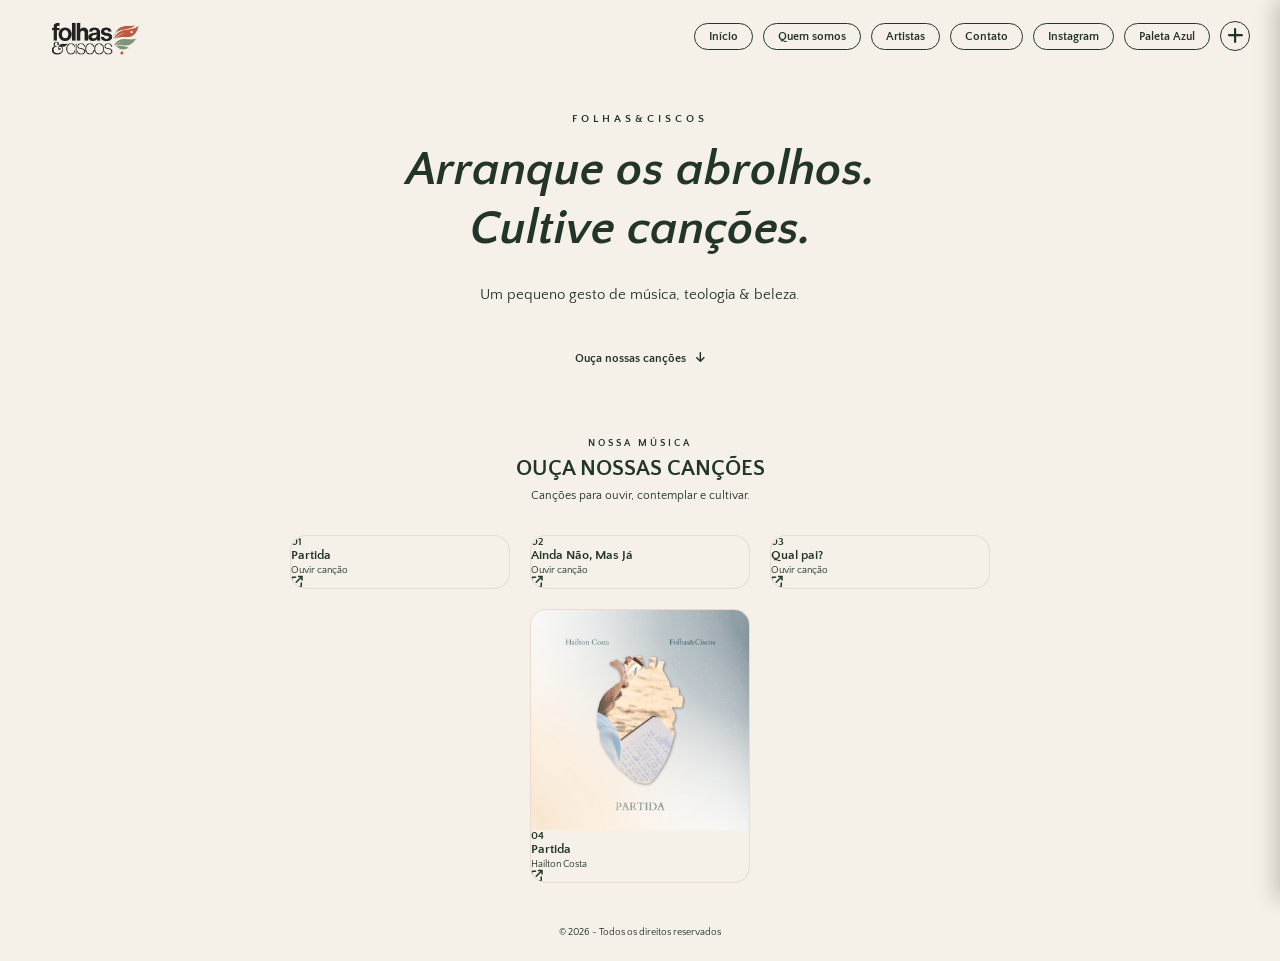
==== commit 5dcf69f1: "att" ====
--- a/index.html
+++ b/index.html
@@ -65,14 +65,14 @@
 
             <img
                 class="logo"
-                src="FecLogo.png"
+                src="LogoFEC.png"
                 alt="Folhas&Ciscos"
             >
 
             <div class="titulo">
 
                 <h1>
-                    Folhas&Ciscos
+                   
                 </h1>
 
             </div>
@@ -431,13 +431,13 @@
             rel="noopener noreferrer"
         >
 
-        <img src="HailtonFoto.png" alt="Capa de Partida" class="capa-musica">
+        <img src="PartidaCapa.jpeg" alt="Capa de Partida" class="capa-musica">
 
             <div class="numero-musica">04</div>
 
             <div class="info-musica">
-                <strong>Convite</strong>
-                <span>Ouvir canção</span>
+                <strong>Partida</strong>
+                <span>Hailton Costa</span>
             </div>
 
             <i class="fa-solid fa-arrow-up-right-from-square"></i>
--- a/style.css
+++ b/style.css
@@ -109,7 +109,7 @@
 p { margin: 8px 0; color: var(--cor-floresta); }
 
 .marca { display: flex; align-items: center; gap: 10px; }
-header .logo { width: 70px; }
+header .logo { width: 90px; margin-left: 20px; margin-top: 5px; }
 header .titulo h1 { font-size: 1.8rem; margin: 0; }
 
 header nav.links-redes {
@@ -382,7 +382,7 @@
 .musicas-conteudo {
     width: 100%;
     max-width: 800px;
-    margin: 0 auto;
+    margin: 20px auto;
     display: flex;
     flex-direction: column;
     align-items: center;
@@ -426,9 +426,9 @@
     display: flex;
     flex-direction: column; /* Organiza a imagem em cima e o conteúdo embaixo */
     width: 220px;           /* Largura fixa do card vertical */
-    border: 1px solid rgba(250, 250, 250, 0.18);
+    border: 1px solid rgba(133, 67, 23, 0.123);
     border-radius: 16px;
-    background-color: rgba(35, 53, 41, 0.35);
+    background-color: var(--cor-papel);
     color: var(--branco);
     text-decoration: none;
     overflow: hidden;       /* Garante que a imagem respeite as bordas arredondadas */
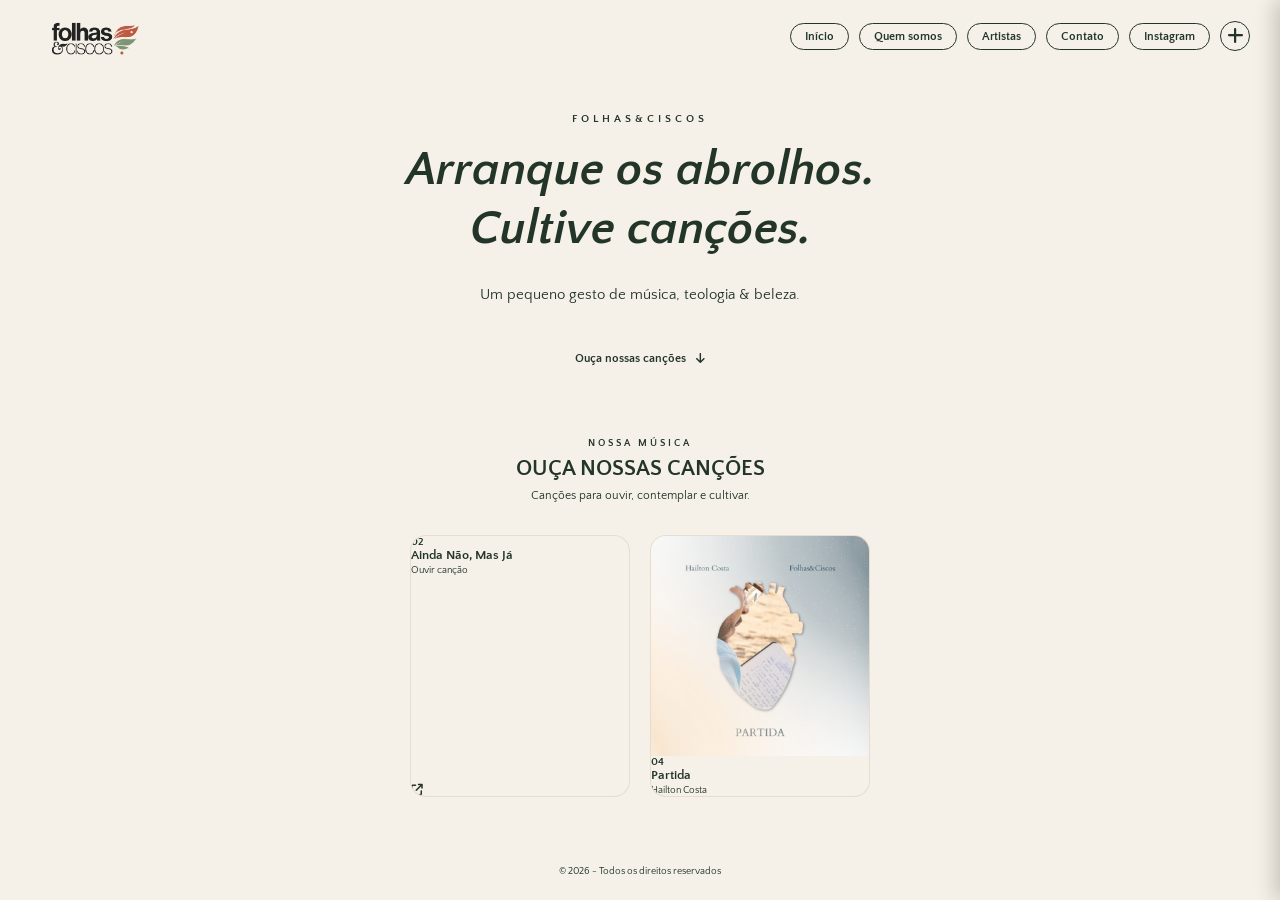
==== commit ca85ca5d: "att" ====
--- a/index.html
+++ b/index.html
@@ -65,7 +65,7 @@
 
             <img
                 class="logo"
-                src="LogoFEC.png"
+                src="IMGS/LogoFEC.png"
                 alt="Folhas&Ciscos"
             >
 
@@ -128,13 +128,6 @@
                 Instagram
             </a>
 
-
-            <a
-                class="btn-pages"
-                href="paletaAzul.html"
-            >
-                Paleta Azul
-            </a>
 
 
             <!-- Botão + -->
@@ -339,6 +332,7 @@
     <div class="lista-musicas">
 
 
+        
         <a
             class="card-musica"
             href="https://l.instagram.com/?u=https%3A%2F%2Fditto.fm%2Fpartida-hailton-costa"
@@ -347,13 +341,13 @@
         >
 
             <div class="numero-musica">
-                01
+                02
             </div>
 
             <div class="info-musica">
 
                 <strong>
-                    Partida
+                    Ainda Não, Mas Já
                 </strong>
 
                 <span>
@@ -366,6 +360,7 @@
 
         </a>
 
+        
 
         <a
             class="card-musica"
@@ -374,64 +369,7 @@
             rel="noopener noreferrer"
         >
 
-            <div class="numero-musica">
-                02
-            </div>
-
-            <div class="info-musica">
-
-                <strong>
-                    Ainda Não, Mas Já
-                </strong>
-
-                <span>
-                    Ouvir canção
-                </span>
-
-            </div>
-
-            <i class="fa-solid fa-arrow-up-right-from-square"></i>
-
-        </a>
-
-
-        <a
-            class="card-musica"
-            href="https://l.instagram.com/?u=https%3A%2F%2Fditto.fm%2Fpartida-hailton-costa"
-            target="_blank"
-            rel="noopener noreferrer"
-        >
-
-            <div class="numero-musica">
-                03
-            </div>
-
-            <div class="info-musica">
-
-                <strong>
-                    Qual pai?
-                </strong>
-
-                <span>
-                    Ouvir canção
-                </span>
-
-            </div>
-
-            <i class="fa-solid fa-arrow-up-right-from-square"></i>
-
-        </a>
-
-        
-
-        <a
-            class="card-musica"
-            href="https://l.instagram.com/?u=https%3A%2F%2Fditto.fm%2Fpartida-hailton-costa"
-            target="_blank"
-            rel="noopener noreferrer"
-        >
-
-        <img src="PartidaCapa.jpeg" alt="Capa de Partida" class="capa-musica">
+        <img src="IMGS/PartidaCapa.jpeg" alt="Capa de Partida" class="capa-musica">
 
             <div class="numero-musica">04</div>
 
@@ -440,7 +378,7 @@
                 <span>Hailton Costa</span>
             </div>
 
-            <i class="fa-solid fa-arrow-up-right-from-square"></i>
+            
 
         </a>
 
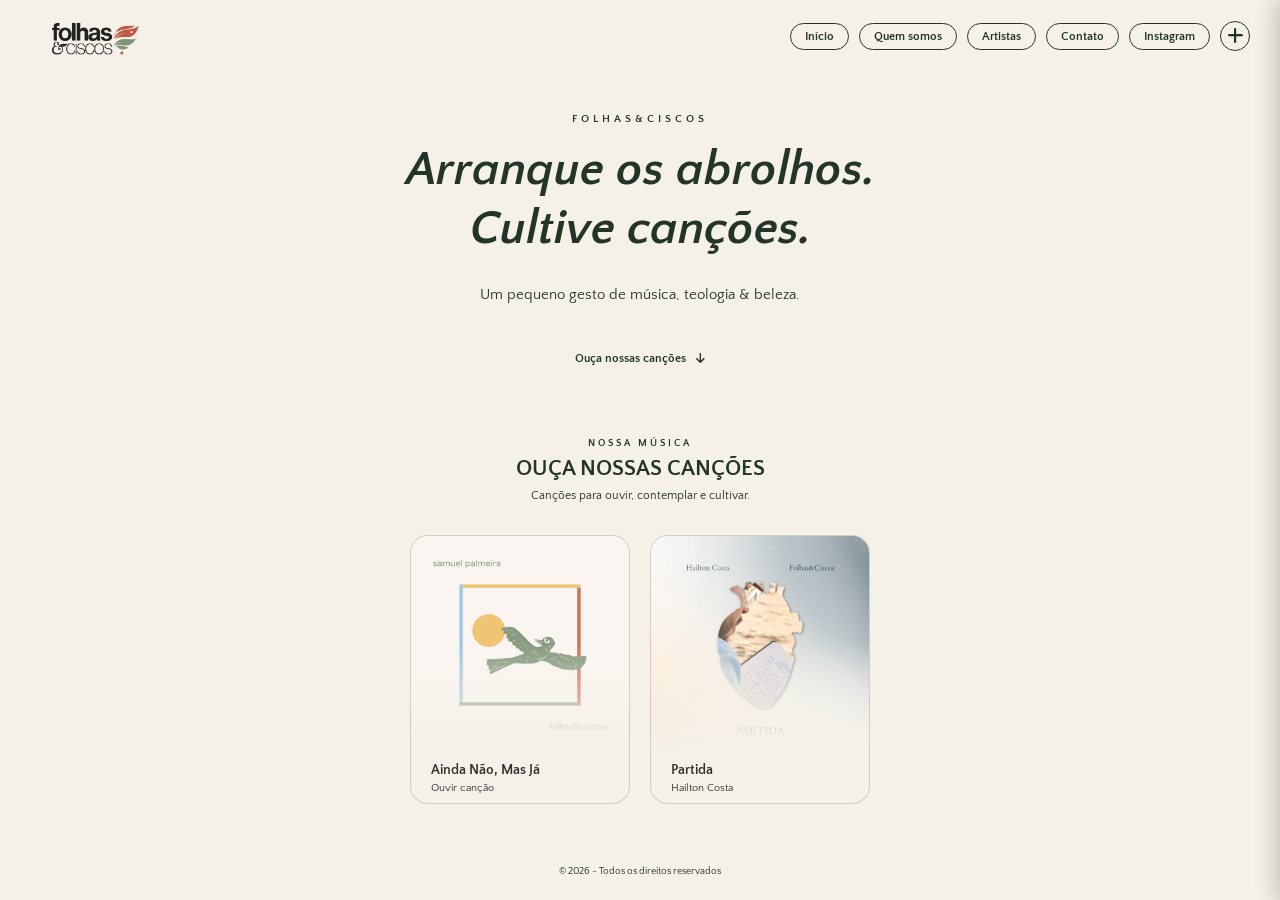
==== commit 569b981e: "att" ====
--- a/index.html
+++ b/index.html
@@ -335,14 +335,12 @@
         
         <a
             class="card-musica"
-            href="https://l.instagram.com/?u=https%3A%2F%2Fditto.fm%2Fpartida-hailton-costa"
+            href="https://open.spotify.com/intl-pt/track/3EkcEemWs3A10nx0uo9iK8?si=af2353f505e24516"
             target="_blank"
             rel="noopener noreferrer"
         >
 
-            <div class="numero-musica">
-                02
-            </div>
+         <img src="IMGS/AindaNãoMasJá.jpg" alt="Capa de Partida" class="capa-musica">
 
             <div class="info-musica">
 
@@ -356,22 +354,20 @@
 
             </div>
 
-            <i class="fa-solid fa-arrow-up-right-from-square"></i>
-
         </a>
 
         
 
         <a
             class="card-musica"
-            href="https://l.instagram.com/?u=https%3A%2F%2Fditto.fm%2Fpartida-hailton-costa"
+            href="https://open.spotify.com/intl-pt/track/2InIi2tTr4KMuxMSmF1hYC?si=73b7ea9e08574e5c"
             target="_blank"
             rel="noopener noreferrer"
         >
 
         <img src="IMGS/PartidaCapa.jpeg" alt="Capa de Partida" class="capa-musica">
 
-            <div class="numero-musica">04</div>
+    
 
             <div class="info-musica">
                 <strong>Partida</strong>
--- a/style.css
+++ b/style.css
@@ -1,3 +1,4 @@
+
 /* ==========================================================================
    1. RESET E CONFIGURAÇÕES GLOBAIS
    ========================================================================== */
@@ -8,9 +9,9 @@
     padding: 0;
 }
 
-
+/* Paleta de cores */
 :root {
-    /* Identidade */
+    /* Identidade visual */
     --cor-floresta: #233529;
     --cor-musgo: #4a9e82;
     --cor-folha: #659b89;
@@ -22,16 +23,15 @@
     --cor-cinza: #cccccc;
     --cor-cinza-escuro: #aaaaaa;
 
-    /* Sidebar */
+    /* Sidebar e fundos */
     --cor-papel: #f5f1e8;
     --cor-texto-escuro: #333333;
 
     /* Elementos */
     --cor-overlay: rgba(13, 14, 14, 0.404);
-
-}
-
-
+}
+
+/* Configurações gerais */
 html,
 body {
     min-height: 100vh;
@@ -53,6 +53,10 @@
 }
 
 
+/* ==========================================================================
+   2. CABEÇALHO
+   ========================================================================== */
+
 header {
     grid-area: cabecalho;
     display: flex;
@@ -66,51 +70,24 @@
     padding: 15px 30px;
 }
 
-
-.subtexto {
-    grid-area: destaque;
-    display: flex;
-    flex-direction: column;
-    align-items: center;
-    text-align: center;
-    padding: 40px 20px;
-}
-
-
-main {
-    grid-area: principal;
-    display: flex;
-    flex-direction: column;
-    align-items: center;
-    justify-content: flex-start;
-    width: 100%;
-    padding: 20px;
-    gap: 30px;
-}
-
-
-footer {
-    grid-area: rodape;
-    text-align: center;
-    padding: 15px;
-    font-size: 90%;
-    color: var(--cor-cinza-escuro);
-    width: 100%;
-}
-
-
-/* ==========================================================================
-   2. TIPOGRAFIA E COMPONENTES GERAIS
-   ========================================================================== */
-
-h1 { font-weight: 800; color: var(--cor-floresta); }
-h2 { font-weight: bold; font-style: italic; font-size: 19px; color: var(--cor-floresta); }
-h3 { font-weight: 700; margin-top: 15px; color: var(--cor-floresta); }
-p { margin: 8px 0; color: var(--cor-floresta); }
-
-.marca { display: flex; align-items: center; gap: 10px; }
-header .logo { width: 90px; margin-left: 20px; margin-top: 5px; }
-header .titulo h1 { font-size: 1.8rem; margin: 0; }
+.marca {
+    display: flex;
+    align-items: center;
+    gap: 10px;
+}
+
+header .logo {
+    width: 90px;
+    margin-left: 20px;
+    margin-top: 5px;
+}
+
+header .titulo h1 {
+    font-size: 1.8rem;
+    margin: 0;
+    font-weight: 800;
+    color: var(--cor-floresta);
+}
 
 header nav.links-redes {
     display: flex;
@@ -119,6 +96,11 @@
     align-items: center;
     gap: 10px;
 }
+
+
+/* ==========================================================================
+   3. BOTÕES E NAVEGAÇÃO
+   ========================================================================== */
 
 .btn-pages {
     display: inline-block;
@@ -182,7 +164,69 @@
 
 
 /* ==========================================================================
-   3. SIDEBAR E OVERLAY
+   4. DESTAQUE E TIPOGRAFIA
+   ========================================================================== */
+
+.subtexto {
+    grid-area: destaque;
+    display: flex;
+    flex-direction: column;
+    align-items: center;
+    text-align: center;
+    padding: 40px 20px;
+}
+
+h1 {
+    font-weight: 800;
+    color: var(--cor-floresta);
+}
+
+h2 {
+    font-weight: bold;
+    font-style: italic;
+    font-size: 19px;
+    color: var(--cor-floresta);
+}
+
+h3 {
+    font-weight: 700;
+    margin-top: 15px;
+    color: var(--cor-floresta);
+}
+
+p {
+    margin: 8px 0;
+    color: var(--cor-floresta);
+}
+
+
+/* ==========================================================================
+   5. CONTEÚDO PRINCIPAL E RODAPÉ
+   ========================================================================== */
+
+main {
+    grid-area: principal;
+    display: flex;
+    flex-direction: column;
+    align-items: center;
+    justify-content: flex-start;
+    width: 100%;
+    padding: 20px;
+    gap: 30px;
+}
+
+footer {
+    grid-area: rodape;
+    text-align: center;
+    padding: 15px;
+    font-size: 90%;
+    color: var(--cor-cinza-escuro);
+    width: 100%;
+}
+
+
+/* ==========================================================================
+   6. SIDEBAR E OVERLAY
    ========================================================================== */
 
 .sidebar {
@@ -214,7 +258,7 @@
     background: transparent;
     font-size: 24px;
     cursor: pointer;
-    color: #233529;
+    color: var(--cor-floresta);
 }
 
 .btn-fechar:hover {
@@ -263,8 +307,7 @@
 
 .overlay {
     position: fixed;
-    top: 0;
-    left: 0;
+    inset: 0;
     width: 100%;
     height: 100%;
     background: var(--cor-overlay);
@@ -281,7 +324,7 @@
 
 
 /* ==========================================================================
-   4. HERO
+   7. HERO
    ========================================================================== */
 
 .hero-conteudo {
@@ -312,8 +355,13 @@
     animation: heroSubir 0.8s ease forwards;
 }
 
-.hero-conteudo h2:nth-of-type(1) { animation-delay: 0.15s; }
-.hero-conteudo h2:nth-of-type(2) { animation-delay: 0.3s; }
+.hero-conteudo h2:nth-of-type(1) {
+    animation-delay: 0.15s;
+}
+
+.hero-conteudo h2:nth-of-type(2) {
+    animation-delay: 0.3s;
+}
 
 .hero-descricao {
     max-width: 450px;
@@ -343,7 +391,10 @@
     transform: translateY(15px);
     animation: heroSubir 0.8s ease forwards;
     animation-delay: 0.6s;
-    transition: background-color 0.3s ease, transform 0.3s ease, border-color 0.3s ease;
+    transition:
+        background-color 0.3s ease,
+        transform 0.3s ease,
+        border-color 0.3s ease;
 }
 
 .btn-hero:hover {
@@ -352,27 +403,44 @@
     transform: translateY(-3px);
 }
 
-.btn-hero i { transition: transform 0.3s ease; }
-.btn-hero:hover i { transform: translateY(3px); }
-
-
-/* ==========================================================================
-   5. ANIMAÇÕES
+.btn-hero i {
+    transition: transform 0.3s ease;
+}
+
+.btn-hero:hover i {
+    transform: translateY(3px);
+}
+
+
+/* ==========================================================================
+   8. ANIMAÇÕES
    ========================================================================== */
 
 @keyframes heroAparecer {
-    from { opacity: 0; }
-    to { opacity: 1; }
+    from {
+        opacity: 0;
+    }
+
+    to {
+        opacity: 1;
+    }
 }
 
 @keyframes heroSubir {
-    from { opacity: 0; transform: translateY(15px); }
-    to { opacity: 1; transform: translateY(0); }
-}
-
-
-/* ==========================================================================
-   6. SEÇÃO DE MÚSICAS & CARDS VERTICAIS
+    from {
+        opacity: 0;
+        transform: translateY(15px);
+    }
+
+    to {
+        opacity: 1;
+        transform: translateY(0);
+    }
+}
+
+
+/* ==========================================================================
+   9. SEÇÃO DE MÚSICAS
    ========================================================================== */
 
 #musicas {
@@ -413,98 +481,107 @@
     color: var(--cinza-texto);
 }
 
+
+/* ==========================================================================
+   10. LISTA E CARDS DAS MÚSICAS
+   ========================================================================== */
+
 .lista-musicas {
     width: 100%;
     display: flex;
-    flex-wrap: wrap;        /* Alinha os cards em grade, indo para a próxima linha */
-    justify-content: center; /* Centraliza os cards na tela */
-    gap: 20px;               /* Espaçamento entre os cards verticais */
-}
-
-/* Container principal do card em formato vertical */
+    flex-wrap: wrap;
+    justify-content: center;
+    gap: 20px;
+}
+
+/* Estrutura externa do card */
 .card-musica {
     display: flex;
-    flex-direction: column; /* Organiza a imagem em cima e o conteúdo embaixo */
-    width: 220px;           /* Largura fixa do card vertical */
-    border: 1px solid rgba(133, 67, 23, 0.123);
-    border-radius: 16px;
+    flex-direction: column;
+    width: 220px;
+    border: 1px solid rgba(35, 53, 41, 0.18);
+    border-radius: 18px;
     background-color: var(--cor-papel);
-    color: var(--branco);
+    color: var(--cor-texto-escuro);
     text-decoration: none;
-    overflow: hidden;       /* Garante que a imagem respeite as bordas arredondadas */
-    transition: background-color 0.3s ease, border-color 0.3s ease, transform 0.3s ease;
+    overflow: hidden;
+    transition:
+        transform 0.3s ease,
+        box-shadow 0.3s ease;
 }
 
 .card-musica:hover {
-    background-color: rgba(74, 158, 130, 0.18);
-    border-color: var(--verde-destaque);
-    transform: translateY(-5px); /* Efeito suave de subida ao passar o mouse */
-}
-
-/* Capa ocupando toda a largura superior do card vertical */
+    transform: translateY(-4px);
+    box-shadow: 0 8px 20px rgba(35, 53, 41, 0.15);
+}
+
+/* Capa quadrada */
 .capa-musica {
-    width: 100%;
-    height: 220px;          /* Mantém a capa quadrada no topo */
+    display: block;
+    width: 100%;
+    aspect-ratio: 1 / 1;
     object-fit: cover;
-    border-radius: 0;
     flex-shrink: 0;
-}
-
-/* Bloco inferior com os textos e ícones */
+    -webkit-mask-image: linear-gradient(to bottom, black 50%, transparent 100%);
+    mask-image: linear-gradient(to bottom, rgb(5, 5, 5) 50%, transparent 100%);
+}
+
+/* Retângulo inferior */
 .conteudo-card {
     display: flex;
-    align-items: center;
-    padding: 15px;
-    gap: 10px;
-    width: 100%;
-}
-
-.numero-musica {
-    color: var(--cinza-footer);
+    flex-direction: column;
+    align-items: flex-start;
+    gap: 3px;
+    width: 100%;
+    padding: 8px 12px 10px;
+    background-color: var(--cor-floresta);
+    text-align: left;
+}
+
+
+
+/* Grupo de informações */
+.info-musica {
+    display: flex;
+    flex-direction: column;
+    align-items: flex-start;
+    gap: 3px;
+    width: 100%;
+}
+
+/* Título da música */
+.info-musica strong {
+    margin-left: 20px;
+    font-size: 1.05rem;
+    line-height: 1.2;
+    font-weight: bold;
+    margin-top: 8px;
+    color: var(--cor-texto-escuro);
+}
+
+/* Nome do artista */
+.info-musica span {
     font-size: 0.8rem;
-    font-weight: bold;
-}
-
-.info-musica {
-    display: flex;
-    flex-direction: column;
-    flex: 1;
-    gap: 2px;
-}
-
-.info-musica strong {
-    font-size: 0.95rem;
-    color: var(--branco);
-}
-
-.info-musica span {
-    color: var(--cinza-footer);
-    font-size: 0.75rem;
-}
-
-.card-musica i {
-    color: var(--cinza-claro);
-    font-size: 12px;
-    transition: color 0.3s ease, transform 0.3s ease;
-}
-
-.card-musica:hover i {
-    color: var(--verde-destaque);
-    transform: translate(2px, -2px);
-}
-
-
-/* ==========================================================================
-   7. RESPONSIVIDADE
+    line-height: 1.2;
+    margin-left: 20px;
+    margin-bottom: 8px;
+    color: var(--cor-texto-escuro);
+}
+
+
+/* ==========================================================================
+   11. RESPONSIVIDADE
    ========================================================================== */
 
 @media (max-width: 900px) {
     header nav.links-redes {
         display: none;
     }
+
     .btn-menu {
         display: flex;
     }
+
     header {
         padding: 15px 20px;
     }
@@ -514,16 +591,25 @@
     header {
         padding: 12px 15px;
     }
+
     header .logo {
         width: 55px;
     }
+
     header .titulo h1 {
         font-size: 1.5rem;
     }
+
     .subtexto {
         padding: 30px 15px;
     }
+
     .sidebar {
         width: 280px;
     }
-}+
+    .card-musica {
+        width: 220px;
+        max-width: 100%;
+    }
+}
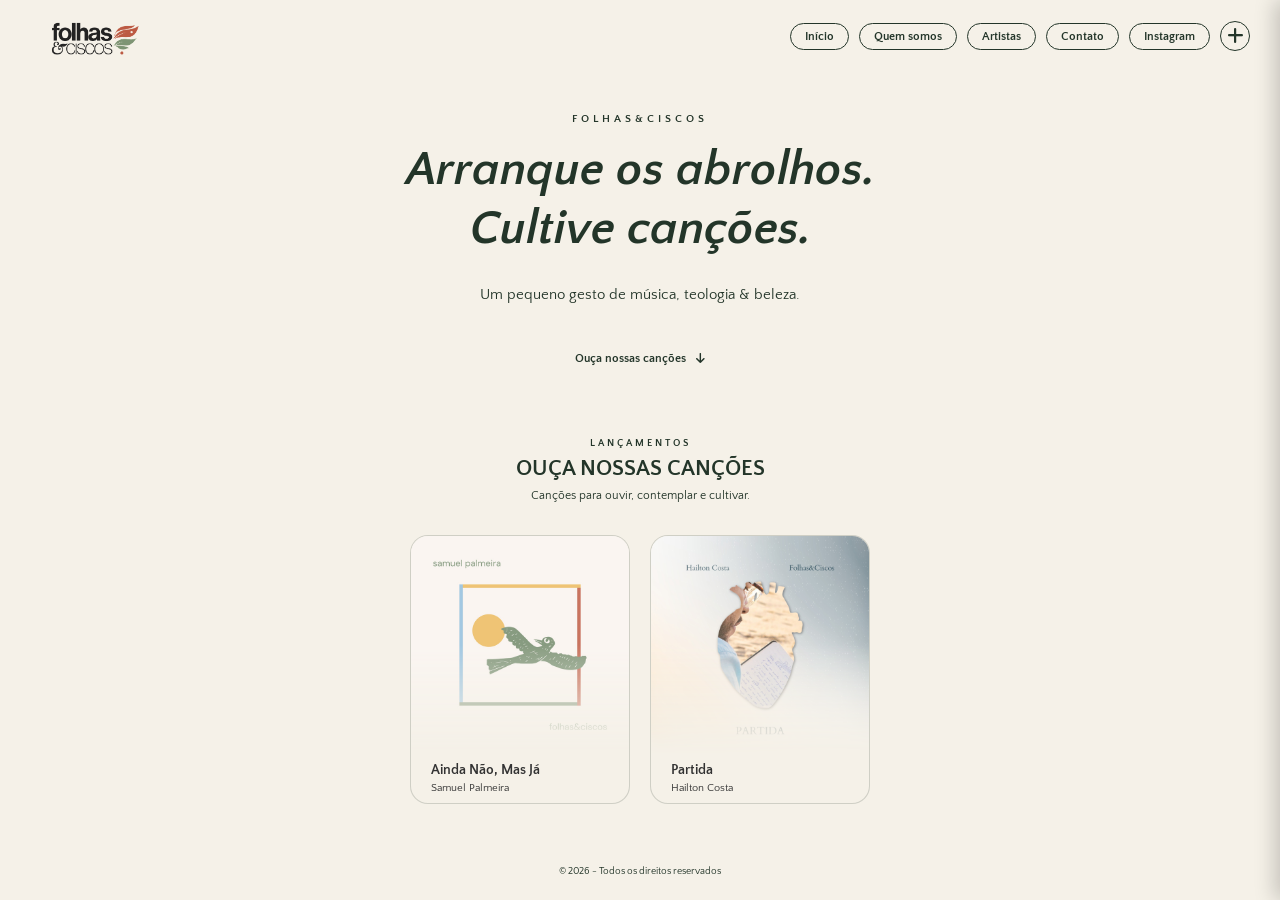
==== commit 9fb55141: "ATT" ====
--- a/index.html
+++ b/index.html
@@ -315,7 +315,7 @@
     <div class="titulo-musicas">
 
         <span>
-            NOSSA MÚSICA
+            LANÇAMENTOS
         </span>
 
         <h3>
@@ -349,7 +349,7 @@
                 </strong>
 
                 <span>
-                    Ouvir canção
+                    Samuel Palmeira
                 </span>
 
             </div>
